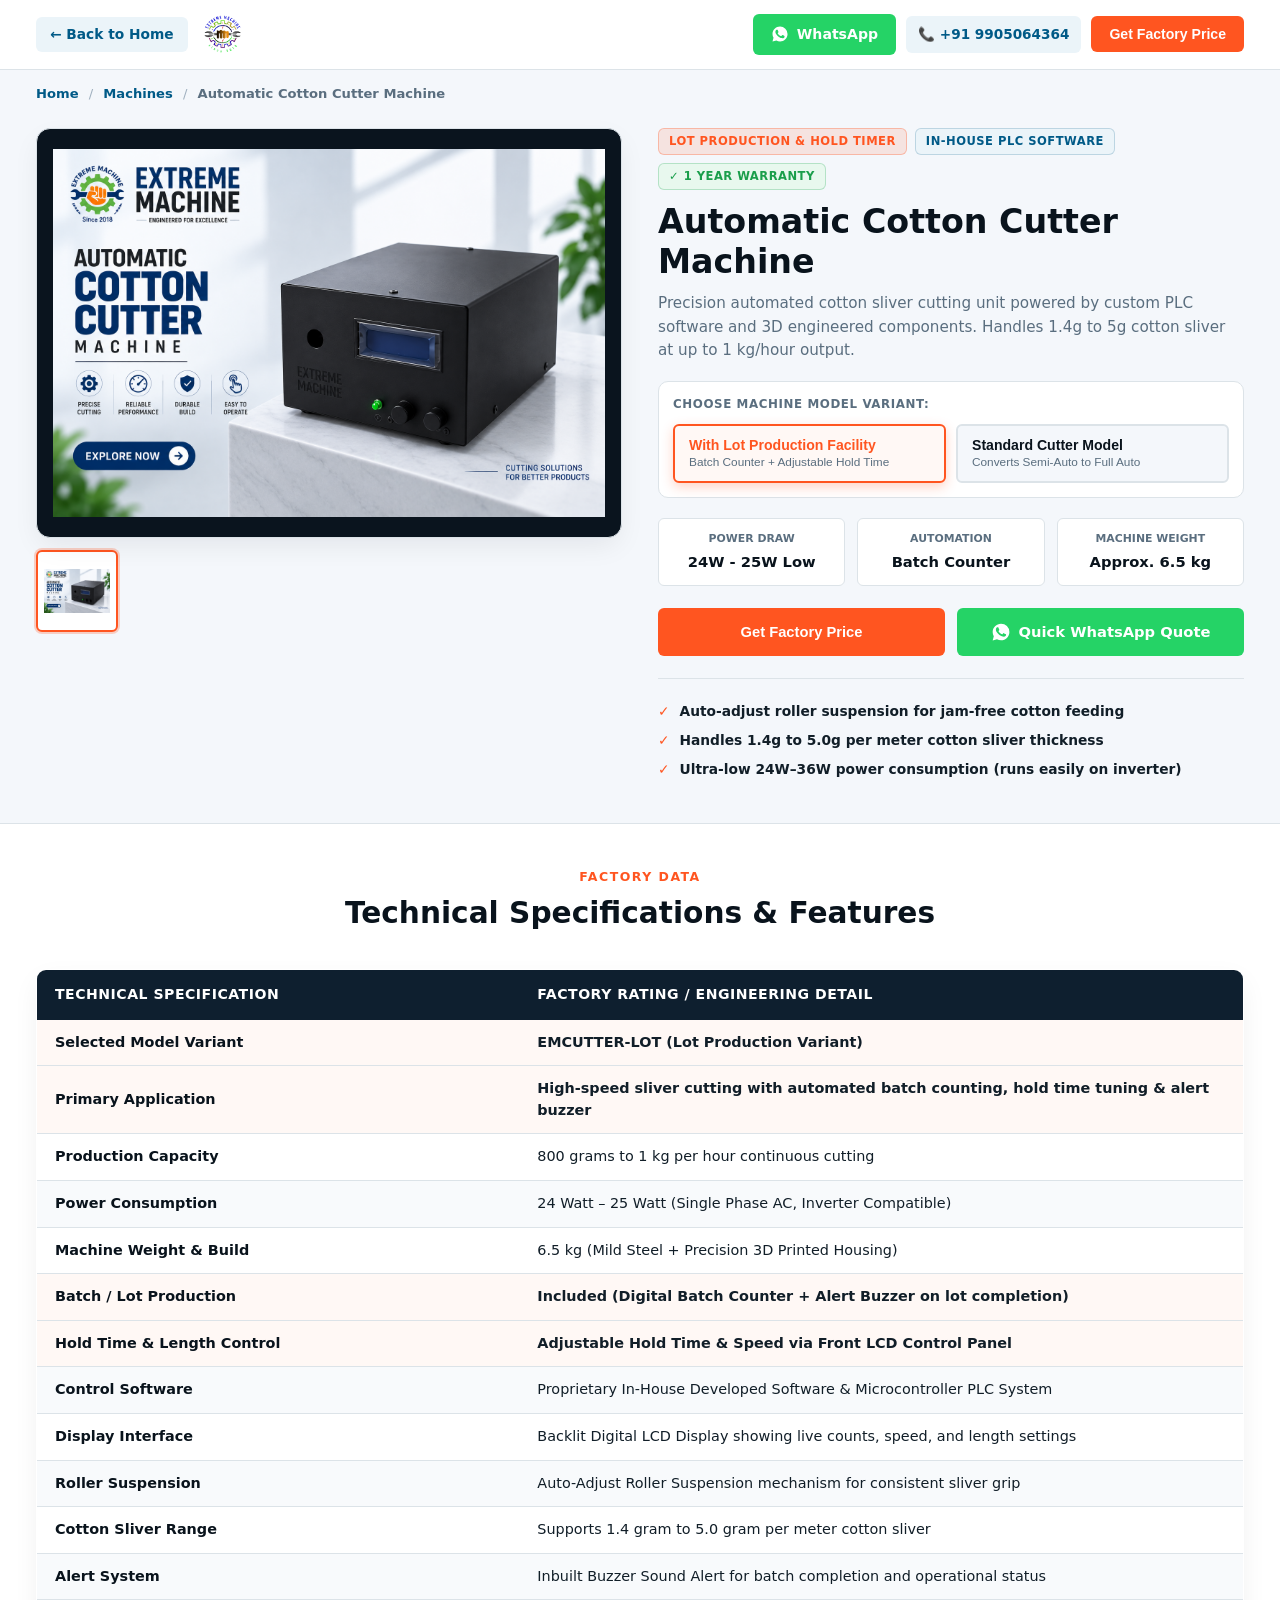
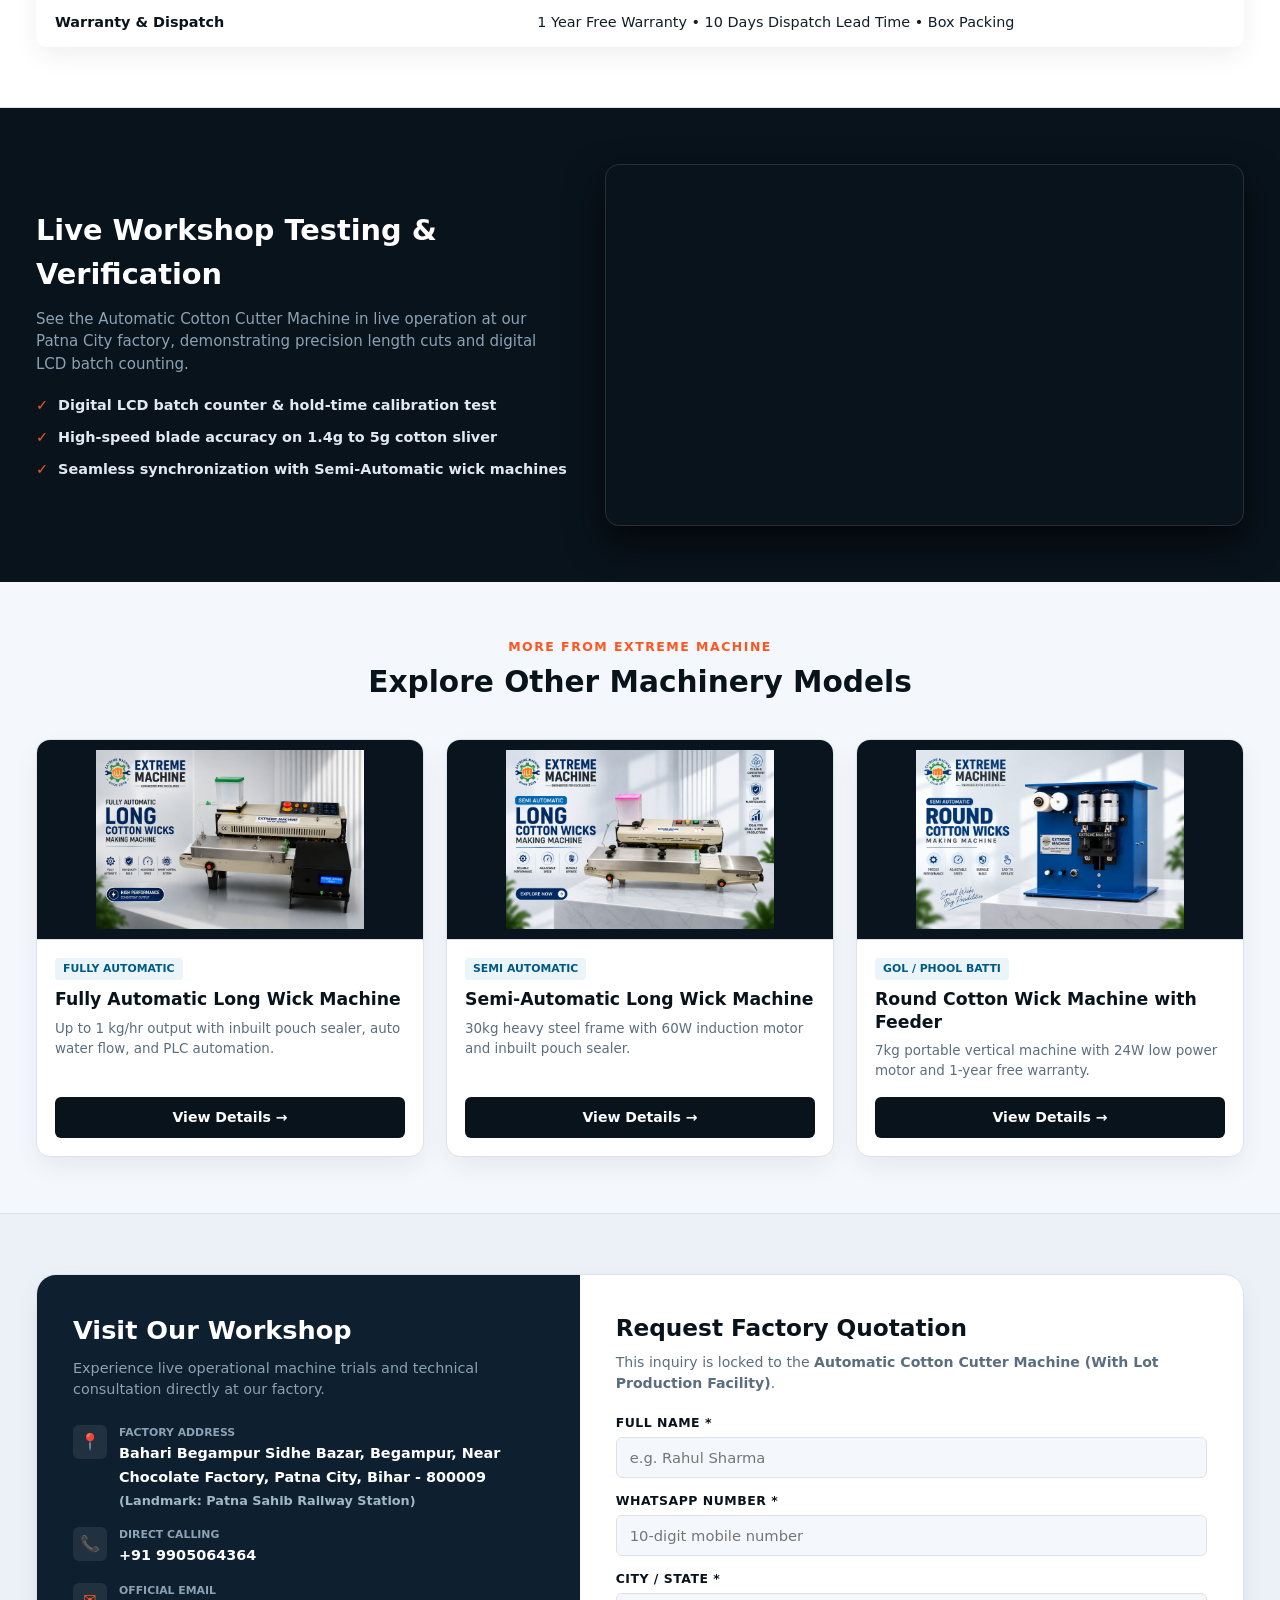
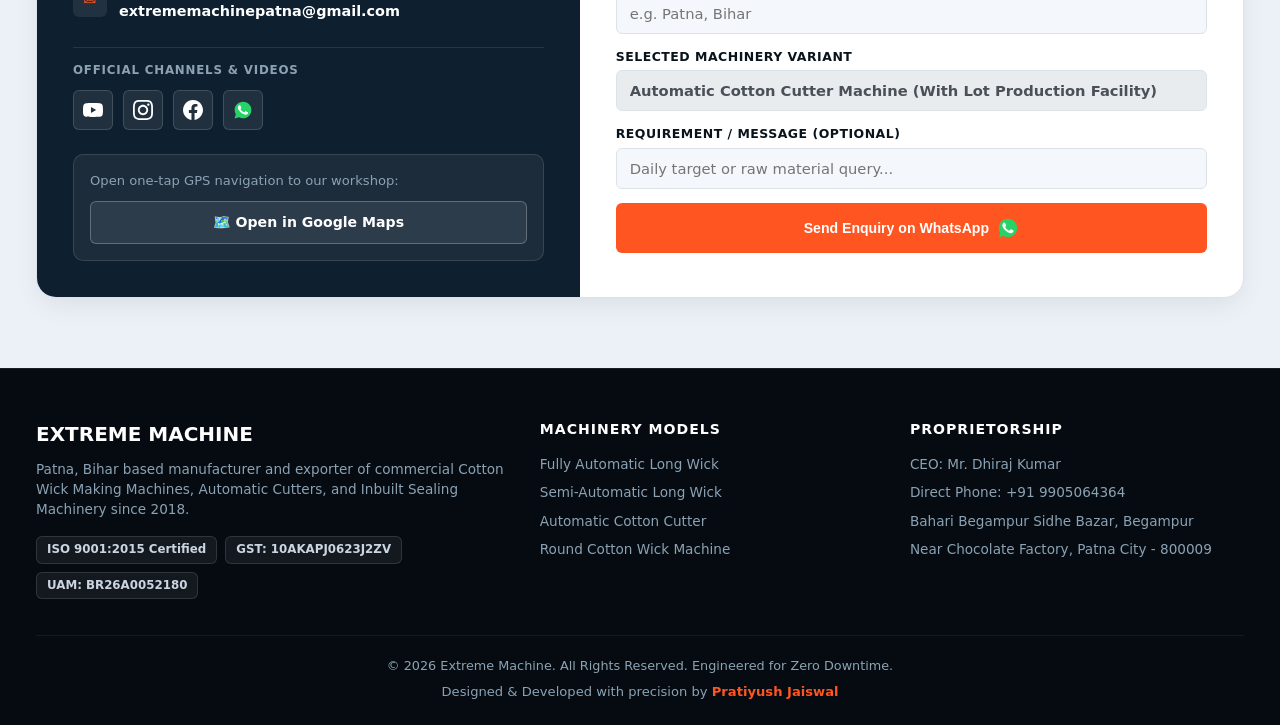
==== cotton-cutter-machine/index.html @ cc8b418f "first commit" ====
<!DOCTYPE html>
<html lang="en">
<head>
  <meta charset="UTF-8">
  <meta name="viewport" content="width=device-width, initial-scale=1.0, maximum-scale=5.0">
  <title>Automatic Cotton Cutter Machine (Standard &amp; Lot Production) | Extreme Machine Patna</title>
  <meta name="description" content="Official specifications for Automatic Cotton Cutter Machine by Extreme Machine Patna (ISO 9001:2015 Certified). Available in Standard and Lot Production PLC models. 24W low power draw.">
  <meta name="keywords" content="automatic cotton cutter machine, cotton sliver cutter patna, lot production cotton cutter, extreme machine">

  <meta property="og:type" content="product">
  <meta property="og:title" content="Automatic Cotton Cutter Machine - Extreme Machine">
  <meta property="og:description" content="In-house PLC software, 3D engineered precision, 24W inverter-friendly power, and optional Lot Production counter.">
  <meta property="og:image" content="../images/cotton-cutter.webp">
  <meta property="og:url" content="https://www.extrememachine.in/cotton-cutter-machine/">

  <link rel="stylesheet" href="style.css">

  <script type="application/ld+json">
  {
    "@context": "https://schema.org/",
    "@type": "Product",
    "name": "Automatic Cotton Cutter Machine",
    "image": "https://www.extrememachine.in/images/cotton-cutter.webp",
    "description": "PLC-controlled Automatic Cotton Sliver Cutter Machine available in Standard and Lot Production Facility variants. 24W power draw and up to 1 kg/hr output.",
    "brand": {
      "@type": "Brand",
      "name": "Extreme Machine"
    },
    "offers": {
      "@type": "Offer",
      "availability": "https://schema.org/InStock",
      "seller": {
        "@type": "Organization",
        "name": "Extreme Machine"
      }
    }
  }
  </script>
</head>
<body>

  <!-- Top Sticky Navigation Bar -->
  <header class="pdp-header">
    <div class="container nav-wrapper">
      <div class="brand-back-group">
        <a href="../index.html" class="back-to-home-link" aria-label="Back to Home">
          ← Back to Home
        </a>
        <a href="../index.html" class="brand-logo">
          <img src="../images/logo.png" alt="Extreme Machine Logo" class="site-logo-img" onerror="this.style.display='none'">
        </a>
      </div>

      <div class="header-right-actions">
        <a href="https://wa.me/919905064364?text=Hello%20Extreme%20Machine,%20I%20want%20factory%20pricing%20for%20the%20Automatic%20Cotton%20Cutter%20Machine." target="_blank" rel="noopener noreferrer" class="btn btn-whatsapp-header">
          <svg width="18" height="18" viewBox="0 0 24 24" fill="none">
            <path fill="#FFFFFF" d="M12.032 2C6.496 2 2 6.496 2 12.032c0 1.769.462 3.498 1.339 5.02L2 22.064l5.183-1.359a10.007 10.007 0 004.849 1.257h.004c5.535 0 10.032-4.497 10.032-10.032A10.033 10.033 0 0012.032 2z"/>
            <path fill="#25D366" d="M17.472 14.382c-.301-.15-1.777-.877-2.052-.977-.276-.1-.477-.15-.678.15-.2.3-.778.977-.953 1.177-.176.2-.352.226-.653.076-.301-.15-1.272-.469-2.423-1.496-.896-.799-1.501-1.786-1.677-2.087-.176-.301-.019-.464.132-.614.136-.135.301-.351.452-.527.15-.176.201-.301.301-.502.101-.2.051-.377-.025-.527-.075-.15-.678-1.634-.928-2.236-.244-.585-.492-.505-.678-.515l-.578-.01c-.2 0-.527.075-.803.377-.276.301-1.054 1.03-1.054 2.512 0 1.482 1.079 2.914 1.23 3.115.15.2 2.124 3.243 5.146 4.547.719.31 1.28.495 1.718.635.722.23 1.379.197 1.898.12.578-.086 1.777-.727 2.028-1.43.251-.703.251-1.305.176-1.43-.075-.126-.276-.201-.577-.351z"/>
          </svg>
          WhatsApp
        </a>
        <a href="tel:+919905064364" class="btn" style="background:#EBF4F9; color:#005A87; font-size:0.85rem; padding:8px 12px;">📞 +91 9905064364</a>
        <button onclick="scrollToForm()" class="btn btn-primary">Get Factory Price</button>
      </div>
    </div>
  </header>

  <!-- Breadcrumbs -->
  <div class="container">
    <nav class="breadcrumb-nav" aria-label="Breadcrumb">
      <a href="../index.html">Home</a>
      <span>/</span>
      <a href="../index.html#machines">Machines</a>
      <span>/</span>
      <strong>Automatic Cotton Cutter Machine</strong>
    </nav>
  </div>

  <!-- Primary Product Showcase -->
  <main class="pdp-showcase-section">
    <div class="container">
      <div class="pdp-grid-layout">
        
        <!-- Clean Gallery -->
        <div class="gallery-container">
          <div class="main-image-viewport">
            <img id="mainProductImage" src="../images/cotton-cutter.webp" alt="Automatic Cotton Cutter Machine" loading="eager">
          </div>

          <div class="gallery-thumbnails-row">
            <div class="thumb-card active" data-full-src="../images/cotton-cutter.webp" title="Front View">
              <img src="../images/cotton-cutter.webp" alt="Front View">
            </div>
            <div class="thumb-card" data-full-src="../images/cotton-cutter-2.webp" title="LCD Display & Control View">
              <img src="../images/cotton-cutter-2.webp" alt="Display View" onerror="this.parentElement.style.display='none'">
            </div>
          </div>
        </div>

        <!-- Product Briefing & Variant Switcher -->
        <div class="product-info-panel">
          
          <div class="badge-status-row">
            <span class="status-pill pill-orange" id="variantTopBadge">Lot Production &amp; Hold Timer</span>
            <span class="status-pill pill-blue">In-House PLC Software</span>
            <span class="status-pill pill-green">✓ 1 Year Warranty</span>
          </div>

          <h1 class="pdp-title">Automatic Cotton Cutter Machine</h1>
          
          <p class="pdp-short-desc">
            Precision automated cotton sliver cutting unit powered by custom PLC software and 3D engineered components. Handles 1.4g to 5g cotton sliver at up to 1 kg/hour output.
          </p>

          <!-- Interactive Variant Switcher (Flipkart / Apple Style) -->
          <div class="variant-selector-box">
            <span class="variant-selector-label">Choose Machine Model Variant:</span>
            <div class="variant-pills-row">
              <button type="button" class="variant-pill-btn active" data-variant="lot">
                <strong>With Lot Production Facility</strong>
                <span>Batch Counter + Adjustable Hold Time</span>
              </button>
              <button type="button" class="variant-pill-btn" data-variant="standard">
                <strong>Standard Cutter Model</strong>
                <span>Converts Semi-Auto to Full Auto</span>
              </button>
            </div>
          </div>

          <!-- 3-Box Fast Scan Matrix (Dynamically Updates on Variant Toggle) -->
          <div class="fast-specs-grid">
            <div class="fast-spec-box">
              <small>Power Draw</small>
              <strong id="fastSpecPower">24W - 25W Low</strong>
            </div>
            <div class="fast-spec-box">
              <small>Automation</small>
              <strong id="fastSpecFeature">Batch Counter</strong>
            </div>
            <div class="fast-spec-box">
              <small>Machine Weight</small>
              <strong id="fastSpecWeight">Approx. 6.5 kg</strong>
            </div>
          </div>

          <!-- Direct CTAs -->
          <div class="pdp-cta-deck">
            <button onclick="scrollToForm()" class="btn btn-primary">
              Get Factory Price
            </button>
            <a id="quickWhatsAppBtn" href="https://wa.me/919905064364?text=Hello%20Extreme%20Machine,%20please%20send%20me%20the%20factory%20price%20and%20details%20for%20the%20Automatic%20Cotton%20Cutter%20Machine%20(With%20Lot%20Production%20Facility)." target="_blank" rel="noopener noreferrer" class="btn btn-whatsapp-header" style="width: 100%;">
              <svg width="20" height="20" viewBox="0 0 24 24" fill="none">
                <path fill="#FFFFFF" d="M12.032 2C6.496 2 2 6.496 2 12.032c0 1.769.462 3.498 1.339 5.02L2 22.064l5.183-1.359a10.007 10.007 0 004.849 1.257h.004c5.535 0 10.032-4.497 10.032-10.032A10.033 10.033 0 0012.032 2z"/>
                <path fill="#25D366" d="M17.472 14.382c-.301-.15-1.777-.877-2.052-.977-.276-.1-.477-.15-.678.15-.2.3-.778.977-.953 1.177-.176.2-.352.226-.653.076-.301-.15-1.272-.469-2.423-1.496-.896-.799-1.501-1.786-1.677-2.087-.176-.301-.019-.464.132-.614.136-.135.301-.351.452-.527.15-.176.201-.301.301-.502.101-.2.051-.377-.025-.527-.075-.15-.678-1.634-.928-2.236-.244-.585-.492-.505-.678-.515l-.578-.01c-.2 0-.527.075-.803.377-.276.301-1.054 1.03-1.054 2.512 0 1.482 1.079 2.914 1.23 3.115.15.2 2.124 3.243 5.146 4.547.719.31 1.28.495 1.718.635.722.23 1.379.197 1.898.12.578-.086 1.777-.727 2.028-1.43.251-.703.251-1.305.176-1.43-.075-.126-.276-.201-.577-.351z"/>
              </svg>
              Quick WhatsApp Quote
            </a>
          </div>

          <!-- Trust Guarantees -->
          <div class="trust-bullets-deck">
            <div class="trust-bullet-row"><span class="bullet-icon">✓</span> Auto-adjust roller suspension for jam-free cotton feeding</div>
            <div class="trust-bullet-row"><span class="bullet-icon">✓</span> Handles 1.4g to 5.0g per meter cotton sliver thickness</div>
            <div class="trust-bullet-row"><span class="bullet-icon">✓</span> Ultra-low 24W–36W power consumption (runs easily on inverter)</div>
          </div>

        </div>

      </div>
    </div>
  </main>

  <!-- Technical Specifications Table (Dynamically Reflects Selected Variant) -->
  <section class="section-deep-specs">
    <div class="container">
      <div class="section-head-center">
        <span class="section-kicker">Factory Data</span>
        <h2 class="section-title">Technical Specifications &amp; Features</h2>
      </div>

      <table class="specs-dual-table">
        <thead>
          <tr>
            <th>Technical Specification</th>
            <th>Factory Rating / Engineering Detail</th>
          </tr>
        </thead>
        <tbody>
          <tr class="highlight-row">
            <td class="spec-name">Selected Model Variant</td>
            <td id="specValModel">EMCUTTER-LOT (Lot Production Variant)</td>
          </tr>
          <tr class="highlight-row">
            <td class="spec-name">Primary Application</td>
            <td id="specValPurpose">High-speed sliver cutting with automated batch counting, hold time tuning &amp; alert buzzer</td>
          </tr>
          <tr>
            <td class="spec-name">Production Capacity</td>
            <td>800 grams to 1 kg per hour continuous cutting</td>
          </tr>
          <tr>
            <td class="spec-name">Power Consumption</td>
            <td id="specValPower">24 Watt – 25 Watt (Single Phase AC, Inverter Compatible)</td>
          </tr>
          <tr>
            <td class="spec-name">Machine Weight &amp; Build</td>
            <td id="specValWeight">6.5 kg (Mild Steel + Precision 3D Printed Housing)</td>
          </tr>
          <tr class="highlight-row">
            <td class="spec-name">Batch / Lot Production</td>
            <td id="specValLot">Included (Digital Batch Counter + Alert Buzzer on lot completion)</td>
          </tr>
          <tr class="highlight-row">
            <td class="spec-name">Hold Time &amp; Length Control</td>
            <td id="specValHold">Adjustable Hold Time &amp; Speed via Front LCD Control Panel</td>
          </tr>
          <tr>
            <td class="spec-name">Control Software</td>
            <td>Proprietary In-House Developed Software &amp; Microcontroller PLC System</td>
          </tr>
          <tr>
            <td class="spec-name">Display Interface</td>
            <td>Backlit Digital LCD Display showing live counts, speed, and length settings</td>
          </tr>
          <tr>
            <td class="spec-name">Roller Suspension</td>
            <td>Auto-Adjust Roller Suspension mechanism for consistent sliver grip</td>
          </tr>
          <tr>
            <td class="spec-name">Cotton Sliver Range</td>
            <td>Supports 1.4 gram to 5.0 gram per meter cotton sliver</td>
          </tr>
          <tr>
            <td class="spec-name">Alert System</td>
            <td>Inbuilt Buzzer Sound Alert for batch completion and operational status</td>
          </tr>
          <tr>
            <td class="spec-name">Warranty &amp; Dispatch</td>
            <td>1 Year Free Warranty • 10 Days Dispatch Lead Time • Box Packing</td>
          </tr>
        </tbody>
      </table>
    </div>
  </section>

  <!-- Factory Demonstration Video Section -->
  <section class="section-pdp-video">
    <div class="container">
      <div class="video-grid-pdp">
        <div class="video-text">
          <h3>Live Workshop Testing &amp; Verification</h3>
          <p>
            See the Automatic Cotton Cutter Machine in live operation at our Patna City factory, demonstrating precision length cuts and digital LCD batch counting.
          </p>
          <div class="video-check-list">
            <div class="check-item"><span>✓</span> Digital LCD batch counter &amp; hold-time calibration test</div>
            <div class="check-item"><span>✓</span> High-speed blade accuracy on 1.4g to 5g cotton sliver</div>
            <div class="check-item"><span>✓</span> Seamless synchronization with Semi-Automatic wick machines</div>
          </div>
        </div>

        <div class="video-box-wrap">
          <!-- REPLACE 'YOUR_VIDEO_ID' WITH ACTUAL 11-CHAR YOUTUBE VIDEO ID -->
          <iframe 
            src="https://www.youtube.com/embed/YOUR_VIDEO_ID" 
            title="Automatic Cotton Cutter Machine Live Demonstration" 
            loading="lazy"
            allow="accelerometer; autoplay; clipboard-write; encrypted-media; gyroscope; picture-in-picture" 
            allowfullscreen>
          </iframe>
        </div>
      </div>
    </div>
  </section>

  <!-- Explore Other Machinery (Recommendations Section) -->
  <section class="section-related-machines">
    <div class="container">
      <div class="section-head-center">
        <span class="section-kicker">More From Extreme Machine</span>
        <h2 class="section-title">Explore Other Machinery Models</h2>
      </div>

      <div class="related-grid">
        
        <!-- Related 1 -->
        <div class="related-card">
          <div class="related-card-media">
            <img src="../images/fully-automatic.webp" alt="Fully Automatic Long Wick Machine" loading="lazy">
          </div>
          <div class="related-card-body">
            <span class="related-tag">Fully Automatic</span>
            <h3 class="related-card-title">Fully Automatic Long Wick Machine</h3>
            <p class="related-card-desc">Up to 1 kg/hr output with inbuilt pouch sealer, auto water flow, and PLC automation.</p>
            <a href="../fully-automatic-long-wick/index.html" class="btn btn-card">View Details →</a>
          </div>
        </div>

        <!-- Related 2 -->
        <div class="related-card">
          <div class="related-card-media">
            <img src="../images/semi-automatic.webp" alt="Semi-Automatic Long Wick Machine" loading="lazy">
          </div>
          <div class="related-card-body">
            <span class="related-tag">Semi Automatic</span>
            <h3 class="related-card-title">Semi-Automatic Long Wick Machine</h3>
            <p class="related-card-desc">30kg heavy steel frame with 60W induction motor and inbuilt pouch sealer.</p>
            <a href="../semi-automatic-long-wick/index.html" class="btn btn-card">View Details →</a>
          </div>
        </div>

        <!-- Related 3 -->
        <div class="related-card">
          <div class="related-card-media">
            <img src="../images/round-wick.webp" alt="Round Cotton Wick Machine" loading="lazy">
          </div>
          <div class="related-card-body">
            <span class="related-tag">Gol / Phool Batti</span>
            <h3 class="related-card-title">Round Cotton Wick Machine with Feeder</h3>
            <p class="related-card-desc">7kg portable vertical machine with 24W low power motor and 1-year free warranty.</p>
            <a href="../round-cotton-wick/index.html" class="btn btn-card">View Details →</a>
          </div>
        </div>

      </div>
    </div>
  </section>

  <!-- Complete Workshop Panel & Pre-Locked Inquiry Section -->
  <section class="section-pdp-inquiry" id="inquiry">
    <div class="container">
      <div class="inquiry-split-layout">
        
        <!-- Left Blue Panel -->
        <div class="inquiry-left-info">
          <div>
            <div class="info-header">
              <h3>Visit Our Workshop</h3>
              <p>Experience live operational machine trials and technical consultation directly at our factory.</p>
            </div>
            
            <div class="info-contacts-stack">
              <div class="contact-row">
                <div class="icon-bubble">📍</div>
                <div class="contact-row-text">
                  <small>Factory Address</small>
                  <span>Bahari Begampur Sidhe Bazar, Begampur, Near Chocolate Factory, Patna City, Bihar - 800009</span>
                  <span style="display:block; font-size:0.8rem; color:#A0B9C9; margin-top:2px;">(Landmark: Patna Sahib Railway Station)</span>
                </div>
              </div>
              <div class="contact-row">
                <div class="icon-bubble">📞</div>
                <div class="contact-row-text">
                  <small>Direct Calling</small>
                  <a href="tel:+919905064364">+91 9905064364</a>
                </div>
              </div>
              <div class="contact-row">
                <div class="icon-bubble">✉️</div>
                <div class="contact-row-text">
                  <small>Official Email</small>
                  <span>extrememachinepatna@gmail.com</span>
                </div>
              </div>
            </div>

            <!-- Official Social Channels (Updated Original Links) -->
            <div class="workshop-social-block">
              <span class="social-title">Official Channels &amp; Videos</span>
              <div class="social-icon-deck">
                <a href="https://www.youtube.com/@extrememachine" target="_blank" rel="noopener noreferrer" class="social-link-btn yt" aria-label="YouTube Channel">
                  <svg viewBox="0 0 24 24" fill="#FFFFFF"><path d="M23.498 6.186a3.016 3.016 0 0 0-2.122-2.136C19.505 3.545 12 3.545 12 3.545s-7.505 0-9.377.505A3.017 3.017 0 0 0 .502 6.186C0 8.07 0 12 0 12s0 3.93.502 5.814a3.016 3.016 0 0 0 2.122 2.136c1.871.505 9.376.505 9.376.505s7.505 0 9.377-.505a3.015 3.015 0 0 0 2.122-2.136C24 15.93 24 12 24 12s0-3.93-.502-5.814zM9.545 15.568V8.432L15.818 12l-6.273 3.568z"/></svg>
                </a>
                <a href="https://www.instagram.com/extrememachinepatna?srtk=MXAzdXJvOXBsdWhhaA==" target="_blank" rel="noopener noreferrer" class="social-link-btn ig" aria-label="Instagram Profile">
                  <svg viewBox="0 0 24 24" fill="#FFFFFF"><path d="M12 2.163c3.204 0 3.584.012 4.85.07 3.252.148 4.771 1.691 4.919 4.919.058 1.265.069 1.645.069 4.849 0 3.205-.012 3.584-.069 4.849-.149 3.225-1.664 4.771-4.919 4.919-1.266.058-1.644.07-4.85.07-3.204 0-3.584-.012-4.849-.07-3.26-.149-4.771-1.699-4.919-4.92-.058-1.265-.07-1.644-.07-4.849 0-3.204.013-3.583.07-4.849.149-3.227 1.664-4.771 4.919-4.919 1.266-.057 1.645-.069 4.849-.069zm0-2.163c-3.259 0-3.667.014-4.947.072-4.358.2-6.78 2.618-6.98 6.98-.059 1.281-.073 1.689-.073 4.948 0 3.259.014 3.668.072 4.948.2 4.358 2.618 6.78 6.98 6.98 1.281.058 1.689.072 4.948.072 3.259 0 3.668-.014 4.948-.072 4.354-.2 6.782-2.618 6.979-6.98.059-1.28.073-1.689.073-4.948 0-3.259-.014-3.667-.072-4.947-.196-4.354-2.617-6.78-6.979-6.98-1.281-.059-1.69-.073-4.949-.073zm0 5.838c-3.403 0-6.162 2.759-6.162 6.162s2.759 6.163 6.162 6.163 6.162-2.759 6.162-6.163c0-3.403-2.759-6.162-6.162-6.162zm0 10.162c-2.209 0-4-1.79-4-4 0-2.209 1.791-4 4-4s4 1.791 4 4c0 2.21-1.791 4-4 4zm6.406-11.845c-.796 0-1.441.645-1.441 1.44s.645 1.44 1.441 1.44c.795 0 1.439-.645 1.439-1.44s-.644-1.44-1.439-1.44z"/></svg>
                </a>
                <a href="https://www.facebook.com/share/19SrFgatYt/" target="_blank" rel="noopener noreferrer" class="social-link-btn fb" aria-label="Facebook Page">
                  <svg viewBox="0 0 24 24" fill="#FFFFFF"><path d="M24 12.073c0-6.627-5.373-12-12-12s-12 5.373-12 12c0 5.99 4.388 10.954 10.125 11.854v-8.385H7.078v-3.47h3.047V9.43c0-3.007 1.792-4.669 4.533-4.669 1.312 0 2.686.235 2.686.235v2.953H15.83c-1.491 0-1.956.925-1.956 1.874v2.25h3.328l-.532 3.47h-2.796v8.385C19.612 23.027 24 18.062 24 12.073z"/></svg>
                </a>
                <a href="https://wa.me/919905064364" target="_blank" rel="noopener noreferrer" class="social-link-btn wa" aria-label="WhatsApp Support">
                  <svg viewBox="0 0 24 24" width="22" height="22" fill="none">
                    <path fill="#25D366" d="M12.032 2C6.496 2 2 6.496 2 12.032c0 1.769.462 3.498 1.339 5.02L2 22.064l5.183-1.359a10.007 10.007 0 004.849 1.257h.004c5.535 0 10.032-4.497 10.032-10.032A10.033 10.033 0 0012.032 2z"/>
                    <path fill="#FFFFFF" d="M17.472 14.382c-.301-.15-1.777-.877-2.052-.977-.276-.1-.477-.15-.678.15-.2.3-.778.977-.953 1.177-.176.2-.352.226-.653.076-.301-.15-1.272-.469-2.423-1.496-.896-.799-1.501-1.786-1.677-2.087-.176-.301-.019-.464.132-.614.136-.135.301-.351.452-.527.15-.176.201-.301.301-.502.101-.2.051-.377-.025-.527-.075-.15-.678-1.634-.928-2.236-.244-.585-.492-.505-.678-.515l-.578-.01c-.2 0-.527.075-.803.377-.276.301-1.054 1.03-1.054 2.512 0 1.482 1.079 2.914 1.23 3.115.15.2 2.124 3.243 5.146 4.547.719.31 1.28.495 1.718.635.722.23 1.379.197 1.898.12.578-.086 1.777-.727 2.028-1.43.251-.703.251-1.305.176-1.43-.075-.126-.276-.201-.577-.351z"/>
                  </svg>
                </a>
              </div>
            </div>
          </div>

          <div class="map-direct-card">
            <p>Open one-tap GPS navigation to our workshop:</p>
            <a 
              href="https://www.google.com/maps/search/?api=1&query=Extreme+Machine+Bahari+Begampur+Sidhe+Bazar+Patna+City+800009" 
              target="_blank" 
              rel="noopener noreferrer" 
              class="btn btn-outline-light" 
              style="width: 100%;">
              🗺️ Open in Google Maps
            </a>
          </div>
        </div>

        <!-- Right: Locked Form (Auto-Updates with Variant Selection) -->
        <div class="inquiry-right-form" id="quoteFormWrapper">
          <h3>Request Factory Quotation</h3>
          <p>This inquiry is locked to the <strong id="formVariantLabel">Automatic Cotton Cutter Machine (With Lot Production Facility)</strong>.</p>

          <form id="pdpInquiryForm">
            <div class="field-group">
              <label for="custName">Full Name *</label>
              <input type="text" id="custName" class="field-input" placeholder="e.g. Rahul Sharma" required>
            </div>

            <div class="field-group">
              <label for="custPhone">WhatsApp Number *</label>
              <input type="tel" id="custPhone" class="field-input" placeholder="10-digit mobile number" pattern="[0-9]{10}" required>
            </div>

            <div class="field-group">
              <label for="custCity">City / State *</label>
              <input type="text" id="custCity" class="field-input" placeholder="e.g. Patna, Bihar" required>
            </div>

            <div class="field-group">
              <label for="lockedMachineModel">Selected Machinery Variant</label>
              <input type="text" id="lockedMachineModel" class="field-input locked" value="Automatic Cotton Cutter Machine (With Lot Production Facility)" readonly>
            </div>

            <div class="field-group">
              <label for="custNotes">Requirement / Message (Optional)</label>
              <input type="text" id="custNotes" class="field-input" placeholder="Daily target or raw material query...">
            </div>

            <button type="submit" class="btn btn-primary" style="width: 100%; padding: 14px;">
              <span>Send Enquiry on WhatsApp</span>
              <svg width="22" height="22" viewBox="0 0 24 24" fill="none">
                <path fill="#25D366" d="M12.032 2C6.496 2 2 6.496 2 12.032c0 1.769.462 3.498 1.339 5.02L2 22.064l5.183-1.359a10.007 10.007 0 004.849 1.257h.004c5.535 0 10.032-4.497 10.032-10.032A10.033 10.033 0 0012.032 2z"/>
                <path fill="#FFFFFF" d="M17.472 14.382c-.301-.15-1.777-.877-2.052-.977-.276-.1-.477-.15-.678.15-.2.3-.778.977-.953 1.177-.176.2-.352.226-.653.076-.301-.15-1.272-.469-2.423-1.496-.896-.799-1.501-1.786-1.677-2.087-.176-.301-.019-.464.132-.614.136-.135.301-.351.452-.527.15-.176.201-.301.301-.502.101-.2.051-.377-.025-.527-.075-.15-.678-1.634-.928-2.236-.244-.585-.492-.505-.678-.515l-.578-.01c-.2 0-.527.075-.803.377-.276.301-1.054 1.03-1.054 2.512 0 1.482 1.079 2.914 1.23 3.115.15.2 2.124 3.243 5.146 4.547.719.31 1.28.495 1.718.635.722.23 1.379.197 1.898.12.578-.086 1.777-.727 2.028-1.43.251-.703.251-1.305.176-1.43-.075-.126-.276-.201-.577-.351z"/>
              </svg>
            </button>
          </form>
        </div>

      </div>
    </div>
  </section>

  <!-- Full Enterprise Footer -->
  <footer class="site-footer">
    <div class="container">
      <div class="footer-grid-layout">
        
        <div class="footer-brand">
          <h4>EXTREME MACHINE</h4>
          <p>Patna, Bihar based manufacturer and exporter of commercial Cotton Wick Making Machines, Automatic Cutters, and Inbuilt Sealing Machinery since 2018.</p>
          <div class="trust-badges-row">
            <span class="trust-badge-item">ISO 9001:2015 Certified</span>
            <span class="trust-badge-item">GST: 10AKAPJ0623J2ZV</span>
            <span class="trust-badge-item">UAM: BR26A0052180</span>
          </div>
        </div>

        <div>
          <h5 class="footer-col-title">Machinery Models</h5>
          <ul class="footer-nav-list">
            <li><a href="../fully-automatic-long-wick/index.html">Fully Automatic Long Wick</a></li>
            <li><a href="../semi-automatic-long-wick/index.html">Semi-Automatic Long Wick</a></li>
            <li><a href="index.html">Automatic Cotton Cutter</a></li>
            <li><a href="../round-cotton-wick/index.html">Round Cotton Wick Machine</a></li>
          </ul>
        </div>

        <div>
          <h5 class="footer-col-title">Proprietorship</h5>
          <ul class="footer-nav-list">
            <li>CEO: Mr. Dhiraj Kumar</li>
            <li>Direct Phone: +91 9905064364</li>
            <li>Bahari Begampur Sidhe Bazar, Begampur</li>
            <li>Near Chocolate Factory, Patna City - 800009</li>
          </ul>
        </div>

      </div>

      <div class="footer-base-bar">
        <p>&copy; 2026 Extreme Machine. All Rights Reserved. Engineered for Zero Downtime.</p>
        <p class="developer-attribution">
          Designed &amp; Developed with precision by 
          <a href="https://wa.me/918986457138?text=Hi%20Pratiyush,%20I%20saw%20your%20developer%20credit%20on%20the%20Extreme%20Machine%20website.%20I%20am%20interested%20in%20creating%20a%20business%20website.%20Please%20share%20your%20details%20and%20pricing." target="_blank" rel="noopener noreferrer">
            Pratiyush Jaiswal
          </a>
        </p>
      </div>
    </div>
  </footer>

  <!-- Thumb-Reach Mobile Action Dock -->
  <aside class="mobile-action-dock" aria-label="Quick Actions">
    <div class="dock-actions-row">
      <a href="tel:+919905064364" class="btn btn-card">
        <svg width="16" height="16" viewBox="0 0 24 24" fill="#FFFFFF"><path d="M20 15.5c-1.2 0-2.4-.2-3.6-.6-.3-.1-.7 0-1 .2l-2.2 2.2c-2.8-1.4-5.1-3.8-6.6-6.6l2.2-2.2c.3-.3.4-.7.2-1-.4-1.1-.6-2.3-.6-3.5 0-.6-.4-1-1-1H4c-.6 0-1 .4-1 1 0 9.4 7.6 17 17 17 .6 0 1-.4 1-1v-3.5c0-.6-.4-1-1-1zM19 12h2c0-4.97-4.03-9-9-9v2c3.87 0 7 3.13 7 7zm-4 0h2c0-2.76-2.24-5-5-5v2c1.66 0 3 1.34 3 3z"/></svg>
        Call Factory
      </a>
      <a id="dockWhatsAppBtn" href="https://wa.me/919905064364?text=Hello%20Extreme%20Machine,%20please%20send%20me%20the%20factory%20price%20and%20details%20for%20the%20Automatic%20Cotton%20Cutter%20Machine%20(With%20Lot%20Production%20Facility)." target="_blank" rel="noopener noreferrer" class="btn btn-whatsapp-dock">
        <svg width="18" height="18" viewBox="0 0 24 24" fill="none">
          <path fill="#FFFFFF" d="M12.032 2C6.496 2 2 6.496 2 12.032c0 1.769.462 3.498 1.339 5.02L2 22.064l5.183-1.359a10.007 10.007 0 004.849 1.257h.004c5.535 0 10.032-4.497 10.032-10.032A10.033 10.033 0 0012.032 2z"/>
          <path fill="#25D366" d="M17.472 14.382c-.301-.15-1.777-.877-2.052-.977-.276-.1-.477-.15-.678.15-.2.3-.778.977-.953 1.177-.176.2-.352.226-.653.076-.301-.15-1.272-.469-2.423-1.496-.896-.799-1.501-1.786-1.677-2.087-.176-.301-.019-.464.132-.614.136-.135.301-.351.452-.527.15-.176.201-.301.301-.502.101-.2.051-.377-.025-.527-.075-.15-.678-1.634-.928-2.236-.244-.585-.492-.505-.678-.515l-.578-.01c-.2 0-.527.075-.803.377-.276.301-1.054 1.03-1.054 2.512 0 1.482 1.079 2.914 1.23 3.115.15.2 2.124 3.243 5.146 4.547.719.31 1.28.495 1.718.635.722.23 1.379.197 1.898.12.578-.086 1.777-.727 2.028-1.43.251-.703.251-1.305.176-1.43-.075-.126-.276-.201-.577-.351z"/>
        </svg>
        WhatsApp
      </a>
    </div>
  </aside>

  <script src="script.js"></script>
</body>
</html>
---- cotton-cutter-machine/style.css ----
/* ==========================================================================
   PRODUCT DETAIL PAGE: AUTOMATIC COTTON CUTTER MACHINE (DUAL VARIANTS)
   Directory: /cotton-cutter-machine/style.css
   ========================================================================== */

:root {
  --bg-body: #F4F7FB;
  --bg-card: #FFFFFF;
  --bg-dark-hero: #09131C;
  --bg-dark-surface: #0E1F2F;
  --bg-dark-card: #14283C;

  --primary-navy: #09131C;
  --primary-blue: #005A87;
  --primary-blue-light: #EBF4F9;
  --text-main: #111E28;
  --text-muted: #5A6E7F;
  --text-light: #F4F7FB;
  --text-subtle-dark: #8BA2B5;
  --border-light: #DCE3E8;
  --border-dark: rgba(255, 255, 255, 0.12);

  --accent-orange: #FF5520;
  --accent-orange-hover: #E04413;
  --accent-orange-glow: rgba(255, 85, 32, 0.25);
  --accent-green: #25D366;
  --accent-green-hover: #1EBE5D;

  --color-youtube: #FF0000;
  --color-facebook: #1877F2;
  --color-instagram: #E4405F;

  --header-height: 70px;
  --radius-xs: 6px;
  --radius-sm: 10px;
  --radius-md: 14px;
  --radius-lg: 20px;

  --shadow-card: 0 10px 28px -4px rgba(9, 19, 28, 0.08);
  --shadow-elevated: 0 16px 36px -6px rgba(9, 19, 28, 0.16);

  --font-stack: system-ui, -apple-system, "Segoe UI", Roboto, Helvetica, Arial, sans-serif;
  --transition-smooth: cubic-bezier(0.16, 1, 0.3, 1);
}

*, *::before, *::after {
  box-sizing: border-box;
  margin: 0;
  padding: 0;
  -webkit-tap-highlight-color: transparent;
}

html {
  scroll-behavior: smooth;
  font-size: 16px;
  overflow-x: hidden;
}

body {
  font-family: var(--font-stack);
  background-color: var(--bg-body);
  color: var(--text-main);
  line-height: 1.5;
  overflow-x: hidden;
  padding-top: var(--header-height);
}

section, #quoteFormWrapper {
  scroll-margin-top: calc(var(--header-height) + 16px);
}

img {
  max-width: 100%;
  height: auto;
  display: block;
}

a {
  text-decoration: none;
  color: inherit;
}

.container {
  width: 100%;
  max-width: 1240px;
  margin: 0 auto;
  padding: 0 16px;
}

/* ==========================================================================
   SUBPAGE HEADER
   ========================================================================== */

.pdp-header {
  position: fixed;
  top: 0;
  left: 0;
  right: 0;
  height: var(--header-height);
  background: #FFFFFF;
  border-bottom: 1px solid var(--border-light);
  z-index: 1000;
  display: flex;
  align-items: center;
}

.nav-wrapper {
  display: flex;
  justify-content: space-between;
  align-items: center;
}

.brand-back-group {
  display: flex;
  align-items: center;
  gap: 14px;
}

.back-to-home-link {
  display: inline-flex;
  align-items: center;
  gap: 6px;
  font-size: 0.86rem;
  font-weight: 700;
  color: var(--primary-blue);
  background: var(--primary-blue-light);
  padding: 7px 14px;
  border-radius: var(--radius-xs);
  transition: all 0.2s ease;
}

.back-to-home-link:hover {
  background: var(--primary-blue);
  color: #FFFFFF;
}

.brand-logo {
  display: flex;
  align-items: center;
  gap: 10px;
}

.site-logo-img {
  height: 40px;
  width: auto;
  object-fit: contain;
}

.header-right-actions {
  display: flex;
  align-items: center;
  gap: 10px;
}

.btn {
  display: inline-flex;
  align-items: center;
  justify-content: center;
  gap: 8px;
  padding: 10px 18px;
  font-size: 0.88rem;
  font-weight: 700;
  border-radius: var(--radius-xs);
  border: none;
  cursor: pointer;
  transition: transform 0.2s var(--transition-smooth), background-color 0.2s ease;
}

.btn:active {
  transform: scale(0.97);
}

.btn svg {
  display: inline-block;
  vertical-align: middle;
  flex-shrink: 0;
}

.btn-primary {
  background: var(--accent-orange);
  color: #FFFFFF;
}

.btn-primary:hover {
  background: var(--accent-orange-hover);
}

.btn-whatsapp-header {
  background: var(--accent-green);
  color: #FFFFFF;
}

.btn-whatsapp-header:hover {
  background: var(--accent-green-hover);
}

.btn-outline-light {
  background: rgba(255, 255, 255, 0.08);
  border: 1px solid rgba(255, 255, 255, 0.25);
  color: #FFFFFF;
}

.btn-outline-light:hover {
  background: rgba(255, 255, 255, 0.16);
}

.btn-card {
  background: var(--primary-navy);
  color: #FFFFFF;
  width: 100%;
}

.btn-card:hover {
  background: var(--primary-blue);
}

/* ==========================================================================
   BREADCRUMB BAR
   ========================================================================== */

.breadcrumb-nav {
  padding: 14px 0;
  font-size: 0.82rem;
  color: var(--text-muted);
}

.breadcrumb-nav a {
  color: var(--primary-blue);
  font-weight: 600;
}

.breadcrumb-nav a:hover {
  text-decoration: underline;
}

.breadcrumb-nav span {
  margin: 0 6px;
  color: #A0B0BF;
}

/* ==========================================================================
   PRODUCT SHOWCASE, GALLERY & INTERACTIVE VARIANT SWITCHER
   ========================================================================== */

.pdp-showcase-section {
  padding: 10px 0 44px;
}

.pdp-grid-layout {
  display: grid;
  grid-template-columns: 1fr 1fr;
  gap: 36px;
  align-items: flex-start;
}

.gallery-container {
  display: flex;
  flex-direction: column;
  gap: 12px;
}

.main-image-viewport {
  background: #0A141E;
  border-radius: var(--radius-md);
  border: 1.5px solid var(--border-light);
  height: 410px;
  display: flex;
  align-items: center;
  justify-content: center;
  padding: 16px;
  position: relative;
  overflow: hidden;
  box-shadow: var(--shadow-card);
}

.main-image-viewport img {
  max-width: 100%;
  max-height: 100%;
  object-fit: contain;
  transition: opacity 0.25s var(--transition-smooth), transform 0.35s var(--transition-smooth);
}

.gallery-thumbnails-row {
  display: flex;
  align-items: center;
  gap: 10px;
}

.thumb-card {
  width: 82px;
  height: 82px;
  background: #FFFFFF;
  border: 2px solid var(--border-light);
  border-radius: var(--radius-xs);
  padding: 6px;
  display: flex;
  align-items: center;
  justify-content: center;
  cursor: pointer;
  transition: all 0.2s ease;
}

.thumb-card img {
  max-width: 100%;
  max-height: 100%;
  object-fit: contain;
}

.thumb-card:hover {
  border-color: var(--primary-blue);
}

.thumb-card.active {
  border-color: var(--accent-orange);
  box-shadow: 0 0 0 2px var(--accent-orange-glow);
}

.product-info-panel {
  display: flex;
  flex-direction: column;
}

.badge-status-row {
  display: flex;
  flex-wrap: wrap;
  gap: 8px;
  margin-bottom: 12px;
}

.status-pill {
  font-size: 0.72rem;
  font-weight: 800;
  text-transform: uppercase;
  letter-spacing: 0.5px;
  padding: 4px 10px;
  border-radius: var(--radius-xs);
}

.pill-orange {
  background: rgba(255, 85, 32, 0.12);
  color: var(--accent-orange);
  border: 1px solid rgba(255, 85, 32, 0.3);
}

.pill-blue {
  background: var(--primary-blue-light);
  color: var(--primary-blue);
  border: 1px solid rgba(0, 90, 135, 0.2);
}

.pill-green {
  background: #E8F8EE;
  color: #1A9E4B;
  border: 1px solid rgba(26, 158, 75, 0.25);
}

.pdp-title {
  font-size: clamp(1.75rem, 2.6vw, 2.25rem);
  font-weight: 900;
  color: var(--primary-navy);
  line-height: 1.2;
  margin-bottom: 10px;
}

.pdp-short-desc {
  font-size: 0.95rem;
  color: var(--text-muted);
  line-height: 1.55;
  margin-bottom: 18px;
}

/* Flipkart / Apple Style Variant Selector */
.variant-selector-box {
  background: #FFFFFF;
  border: 1.5px solid var(--border-light);
  border-radius: var(--radius-sm);
  padding: 14px;
  margin-bottom: 20px;
}

.variant-selector-label {
  display: block;
  font-size: 0.74rem;
  font-weight: 800;
  text-transform: uppercase;
  letter-spacing: 0.6px;
  color: var(--text-muted);
  margin-bottom: 10px;
}

.variant-pills-row {
  display: grid;
  grid-template-columns: 1fr 1fr;
  gap: 10px;
}

.variant-pill-btn {
  display: flex;
  flex-direction: column;
  align-items: flex-start;
  text-align: left;
  padding: 11px 14px;
  background: var(--bg-body);
  border: 2px solid var(--border-light);
  border-radius: var(--radius-xs);
  cursor: pointer;
  transition: all 0.2s ease;
}

.variant-pill-btn strong {
  font-size: 0.88rem;
  font-weight: 800;
  color: var(--primary-navy);
  margin-bottom: 2px;
}

.variant-pill-btn span {
  font-size: 0.74rem;
  color: var(--text-muted);
  line-height: 1.3;
}

.variant-pill-btn:hover {
  border-color: var(--primary-blue);
}

.variant-pill-btn.active {
  background: #FFF8F5;
  border-color: var(--accent-orange);
  box-shadow: 0 4px 12px var(--accent-orange-glow);
}

.variant-pill-btn.active strong {
  color: var(--accent-orange);
}

.fast-specs-grid {
  display: grid;
  grid-template-columns: repeat(3, 1fr);
  gap: 12px;
  margin-bottom: 22px;
}

.fast-spec-box {
  background: #FFFFFF;
  border: 1.5px solid var(--border-light);
  border-radius: var(--radius-xs);
  padding: 12px 10px;
  display: flex;
  flex-direction: column;
  text-align: center;
}

.fast-spec-box small {
  font-size: 0.68rem;
  font-weight: 700;
  text-transform: uppercase;
  color: var(--text-muted);
  margin-bottom: 4px;
}

.fast-spec-box strong {
  font-size: 0.92rem;
  font-weight: 800;
  color: var(--primary-navy);
}

.pdp-cta-deck {
  display: grid;
  grid-template-columns: 1fr 1fr;
  gap: 12px;
  margin-bottom: 22px;
  padding-bottom: 22px;
  border-bottom: 1px solid var(--border-light);
}

.pdp-cta-deck .btn {
  padding: 13px;
  font-size: 0.92rem;
}

.trust-bullets-deck {
  display: flex;
  flex-direction: column;
  gap: 8px;
}

.trust-bullet-row {
  display: flex;
  align-items: center;
  gap: 10px;
  font-size: 0.86rem;
  color: var(--text-main);
  font-weight: 600;
}

.bullet-icon {
  color: var(--accent-orange);
  font-weight: 900;
}

/* ==========================================================================
   TECHNICAL SPECIFICATIONS TABLE
   ========================================================================== */

.section-deep-specs {
  padding: 44px 0 60px;
  background: #FFFFFF;
  border-top: 1px solid var(--border-light);
  border-bottom: 1px solid var(--border-light);
}

.section-head-center {
  text-align: center;
  max-width: 640px;
  margin: 0 auto 34px;
}

.section-kicker {
  color: var(--accent-orange);
  font-size: 0.78rem;
  font-weight: 800;
  text-transform: uppercase;
  letter-spacing: 1.5px;
  display: block;
  margin-bottom: 4px;
}

.section-title {
  font-size: 1.85rem;
  font-weight: 900;
  color: var(--primary-navy);
}

.specs-dual-table {
  width: 100%;
  border-collapse: collapse;
  background: #FFFFFF;
  border-radius: var(--radius-sm);
  overflow: hidden;
  box-shadow: var(--shadow-card);
  border: 1.5px solid var(--border-light);
}

.specs-dual-table th {
  background: var(--bg-dark-surface);
  color: #FFFFFF;
  font-size: 0.88rem;
  font-weight: 800;
  text-transform: uppercase;
  letter-spacing: 0.5px;
  padding: 14px 18px;
  text-align: left;
  width: 40%;
}

.specs-dual-table th:last-child {
  width: 60%;
}

.specs-dual-table td {
  padding: 12px 18px;
  font-size: 0.9rem;
  border-bottom: 1px solid var(--border-light);
  color: var(--text-main);
}

.specs-dual-table tr:nth-child(even) td {
  background: #F8FAFC;
}

.specs-dual-table td.spec-name {
  font-weight: 700;
  color: var(--primary-navy);
}

.highlight-row td {
  background: #FFF8F5 !important;
  font-weight: 700;
}

/* ==========================================================================
   VIDEO EMBED SECTION
   ========================================================================== */

.section-pdp-video {
  padding: 56px 0;
  background: var(--bg-dark-hero);
  color: #FFFFFF;
}

.video-grid-pdp {
  display: grid;
  grid-template-columns: 1fr 1.2fr;
  align-items: center;
  gap: 36px;
}

.video-text h3 {
  font-size: 1.8rem;
  font-weight: 900;
  margin-bottom: 12px;
}

.video-text p {
  color: var(--text-subtle-dark);
  font-size: 0.94rem;
  margin-bottom: 20px;
}

.video-check-list {
  display: flex;
  flex-direction: column;
  gap: 10px;
}

.check-item {
  display: flex;
  align-items: center;
  gap: 10px;
  font-size: 0.9rem;
  color: #E2E8F0;
  font-weight: 600;
}

.check-item span {
  color: var(--accent-orange);
  font-weight: 800;
}

.video-box-wrap {
  position: relative;
  width: 100%;
  padding-top: 56.25%;
  border-radius: var(--radius-md);
  overflow: hidden;
  box-shadow: 0 16px 36px rgba(0, 0, 0, 0.7);
  border: 1px solid rgba(255, 255, 255, 0.12);
}

.video-box-wrap iframe {
  position: absolute;
  top: 0;
  left: 0;
  width: 100%;
  height: 100%;
  border: 0;
}

/* ==========================================================================
   RELATED PRODUCTS RECOMMENDATION SECTION
   ========================================================================== */

.section-related-machines {
  padding: 56px 0;
  background: var(--bg-body);
}

.related-grid {
  display: grid;
  grid-template-columns: repeat(3, 1fr);
  gap: 22px;
}

.related-card {
  background: #FFFFFF;
  border-radius: var(--radius-md);
  border: 1.5px solid var(--border-light);
  overflow: hidden;
  display: flex;
  flex-direction: column;
  box-shadow: var(--shadow-card);
  transition: transform 0.25s var(--transition-smooth), box-shadow 0.25s ease;
}

.related-card:hover {
  transform: translateY(-5px);
  box-shadow: var(--shadow-elevated);
}

.related-card-media {
  background: #0A141E;
  height: 200px;
  display: flex;
  align-items: center;
  justify-content: center;
  padding: 10px;
  border-bottom: 1px solid var(--border-light);
}

.related-card-media img {
  max-width: 100%;
  max-height: 100%;
  object-fit: contain;
}

.related-card-body {
  padding: 18px;
  display: flex;
  flex-direction: column;
  flex-grow: 1;
}

.related-tag {
  display: inline-block;
  width: fit-content;
  background: var(--primary-blue-light);
  color: var(--primary-blue);
  font-size: 0.68rem;
  font-weight: 800;
  text-transform: uppercase;
  padding: 3px 8px;
  border-radius: 4px;
  margin-bottom: 8px;
}

.related-card-title {
  font-size: 1.08rem;
  font-weight: 800;
  color: var(--primary-navy);
  margin-bottom: 8px;
  line-height: 1.3;
}

.related-card-desc {
  font-size: 0.84rem;
  color: var(--text-muted);
  margin-bottom: 16px;
  flex-grow: 1;
}

/* ==========================================================================
   WORKSHOP PANEL & PRE-LOCKED FORM
   ========================================================================== */

.section-pdp-inquiry {
  padding: 60px 0 70px;
  background: #EBF1F6;
  border-top: 1px solid var(--border-light);
}

.inquiry-split-layout {
  display: grid;
  grid-template-columns: 0.9fr 1.1fr;
  border-radius: var(--radius-lg);
  overflow: hidden;
  box-shadow: var(--shadow-card);
  background: #FFFFFF;
  border: 1.5px solid var(--border-light);
}

.inquiry-left-info {
  background: var(--bg-dark-surface);
  color: #FFFFFF;
  padding: 36px;
  display: flex;
  flex-direction: column;
  justify-content: space-between;
  gap: 24px;
}

.info-header h3 {
  font-size: 1.6rem;
  font-weight: 900;
  margin-bottom: 8px;
}

.info-header p {
  color: var(--text-subtle-dark);
  font-size: 0.9rem;
  margin-bottom: 24px;
}

.info-contacts-stack {
  display: flex;
  flex-direction: column;
  gap: 16px;
  margin-bottom: 24px;
}

.contact-row {
  display: flex;
  align-items: flex-start;
  gap: 12px;
}

.contact-row .icon-bubble {
  width: 34px;
  height: 34px;
  border-radius: var(--radius-xs);
  background: rgba(255, 255, 255, 0.08);
  color: var(--accent-orange);
  display: flex;
  align-items: center;
  justify-content: center;
  font-size: 1rem;
  flex-shrink: 0;
}

.contact-row-text small {
  display: block;
  font-size: 0.68rem;
  font-weight: 700;
  color: var(--text-subtle-dark);
  text-transform: uppercase;
}

.contact-row-text span, .contact-row-text a {
  font-size: 0.9rem;
  font-weight: 600;
  color: #FFFFFF;
}

.workshop-social-block {
  padding-top: 14px;
  border-top: 1px solid rgba(255, 255, 255, 0.1);
}

.social-title {
  display: block;
  font-size: 0.74rem;
  font-weight: 800;
  text-transform: uppercase;
  letter-spacing: 0.8px;
  color: var(--text-subtle-dark);
  margin-bottom: 10px;
}

.social-icon-deck {
  display: flex;
  align-items: center;
  gap: 10px;
}

.social-link-btn {
  width: 40px;
  height: 40px;
  border-radius: var(--radius-xs);
  background: rgba(255, 255, 255, 0.08);
  border: 1px solid rgba(255, 255, 255, 0.15);
  display: flex;
  align-items: center;
  justify-content: center;
  color: #FFFFFF;
  transition: all 0.25s ease;
}

.social-link-btn svg {
  width: 20px;
  height: 20px;
}

.social-link-btn.yt:hover {
  background: var(--color-youtube);
  border-color: var(--color-youtube);
  transform: translateY(-3px);
}

.social-link-btn.ig:hover {
  background: var(--color-instagram);
  border-color: var(--color-instagram);
  transform: translateY(-3px);
}

.social-link-btn.fb:hover {
  background: var(--color-facebook);
  border-color: var(--color-facebook);
  transform: translateY(-3px);
}

.social-link-btn.wa:hover {
  background: var(--accent-green);
  border-color: var(--accent-green);
  transform: translateY(-3px);
}

.map-direct-card {
  background: rgba(255, 255, 255, 0.06);
  border: 1px solid rgba(255, 255, 255, 0.12);
  padding: 16px;
  border-radius: var(--radius-sm);
}

.map-direct-card p {
  font-size: 0.82rem;
  color: var(--text-subtle-dark);
  margin-bottom: 10px;
}

.inquiry-right-form {
  padding: 36px;
}

.inquiry-right-form h3 {
  font-size: 1.45rem;
  font-weight: 800;
  color: var(--primary-navy);
  margin-bottom: 6px;
}

.inquiry-right-form p {
  color: var(--text-muted);
  font-size: 0.88rem;
  margin-bottom: 20px;
}

.field-group {
  margin-bottom: 14px;
}

.field-group label {
  display: block;
  font-size: 0.78rem;
  font-weight: 800;
  color: var(--primary-navy);
  text-transform: uppercase;
  letter-spacing: 0.5px;
  margin-bottom: 4px;
}

.field-input {
  width: 100%;
  padding: 11px 13px;
  font-family: inherit;
  font-size: 0.92rem;
  border-radius: var(--radius-xs);
  border: 1.5px solid var(--border-light);
  background: var(--bg-body);
  color: var(--text-main);
}

.field-input:focus {
  outline: none;
  border-color: var(--primary-blue);
  background: #FFFFFF;
}

.field-input.locked {
  background: #E9ECEF;
  color: #495057;
  font-weight: 700;
  cursor: not-allowed;
}

/* ==========================================================================
   FULL ENTERPRISE FOOTER
   ========================================================================== */

.site-footer {
  background: #050B10;
  color: #FFFFFF;
  padding: 50px 0 24px;
  border-top: 1px solid rgba(255, 255, 255, 0.08);
}

.footer-grid-layout {
  display: grid;
  grid-template-columns: 1.4fr 1fr 1fr;
  gap: 36px;
  margin-bottom: 36px;
}

.footer-brand h4 {
  font-size: 1.25rem;
  font-weight: 900;
  margin-bottom: 10px;
}

.footer-brand p {
  color: var(--text-subtle-dark);
  font-size: 0.85rem;
  line-height: 1.5;
  margin-bottom: 16px;
}

.trust-badges-row {
  display: flex;
  flex-wrap: wrap;
  gap: 8px;
}

.trust-badge-item {
  display: inline-block;
  background: rgba(255, 255, 255, 0.06);
  border: 1px solid rgba(255, 255, 255, 0.12);
  padding: 4px 10px;
  border-radius: var(--radius-xs);
  font-size: 0.74rem;
  font-weight: 700;
  color: #CBD5E1;
}

.footer-col-title {
  font-size: 0.88rem;
  font-weight: 800;
  text-transform: uppercase;
  letter-spacing: 1px;
  margin-bottom: 14px;
  color: #FFFFFF;
}

.footer-nav-list {
  list-style: none;
  display: flex;
  flex-direction: column;
  gap: 8px;
  font-size: 0.85rem;
  color: var(--text-subtle-dark);
}

.footer-nav-list a {
  color: var(--text-subtle-dark);
  transition: color 0.2s ease;
}

.footer-nav-list a:hover {
  color: var(--accent-orange);
}

.footer-base-bar {
  text-align: center;
  padding-top: 20px;
  border-top: 1px solid rgba(255, 255, 255, 0.06);
  font-size: 0.8rem;
  color: #8CA2B3;
  display: flex;
  flex-direction: column;
  gap: 6px;
}

.developer-attribution {
  font-size: 0.82rem;
  color: var(--text-subtle-dark);
}

.developer-attribution a {
  color: var(--accent-orange);
  font-weight: 700;
}

.developer-attribution a:hover {
  text-decoration: underline;
}

/* ==========================================================================
   MOBILE ACTION DOCK
   ========================================================================== */

.mobile-action-dock {
  display: none;
  position: fixed;
  bottom: 0;
  left: 0;
  right: 0;
  background: #FFFFFF;
  padding: 8px 12px calc(8px + env(safe-area-inset-bottom, 0px));
  box-shadow: 0 -4px 16px rgba(0, 0, 0, 0.12);
  border-top: 1px solid var(--border-light);
  z-index: 990;
}

.dock-actions-row {
  display: grid;
  grid-template-columns: 1fr 1fr;
  gap: 10px;
}

.dock-actions-row .btn {
  padding: 11px;
  font-size: 0.88rem;
  border-radius: var(--radius-xs);
}

.btn-whatsapp-dock {
  background: var(--accent-green);
  color: #FFFFFF;
}

/* ==========================================================================
   RESPONSIVE BREAKPOINTS
   ========================================================================== */

@media (max-width: 960px) {
  .pdp-grid-layout,
  .video-grid-pdp,
  .related-grid,
  .inquiry-split-layout,
  .footer-grid-layout {
    grid-template-columns: 1fr;
  }
}

@media (max-width: 768px) {
  body {
    padding-bottom: 64px;
  }

  .header-right-actions {
    display: none;
  }

  .main-image-viewport {
    height: 270px;
  }

  .thumb-card {
    width: 68px;
    height: 68px;
  }

  .pdp-title {
    font-size: 1.5rem;
  }

  .variant-pills-row {
    grid-template-columns: 1fr;
    gap: 8px;
  }

  .fast-specs-grid {
    grid-template-columns: repeat(3, 1fr);
    gap: 6px;
  }

  .fast-spec-box {
    padding: 8px 4px;
  }

  .fast-spec-box small {
    font-size: 0.6rem;
  }

  .fast-spec-box strong {
    font-size: 0.8rem;
  }

  .pdp-cta-deck {
    grid-template-columns: 1fr;
  }

  .specs-dual-table th,
  .specs-dual-table td {
    padding: 10px 12px;
    font-size: 0.82rem;
  }

  .inquiry-left-info,
  .inquiry-right-form {
    padding: 20px;
  }

  .mobile-action-dock {
    display: block;
  }
}
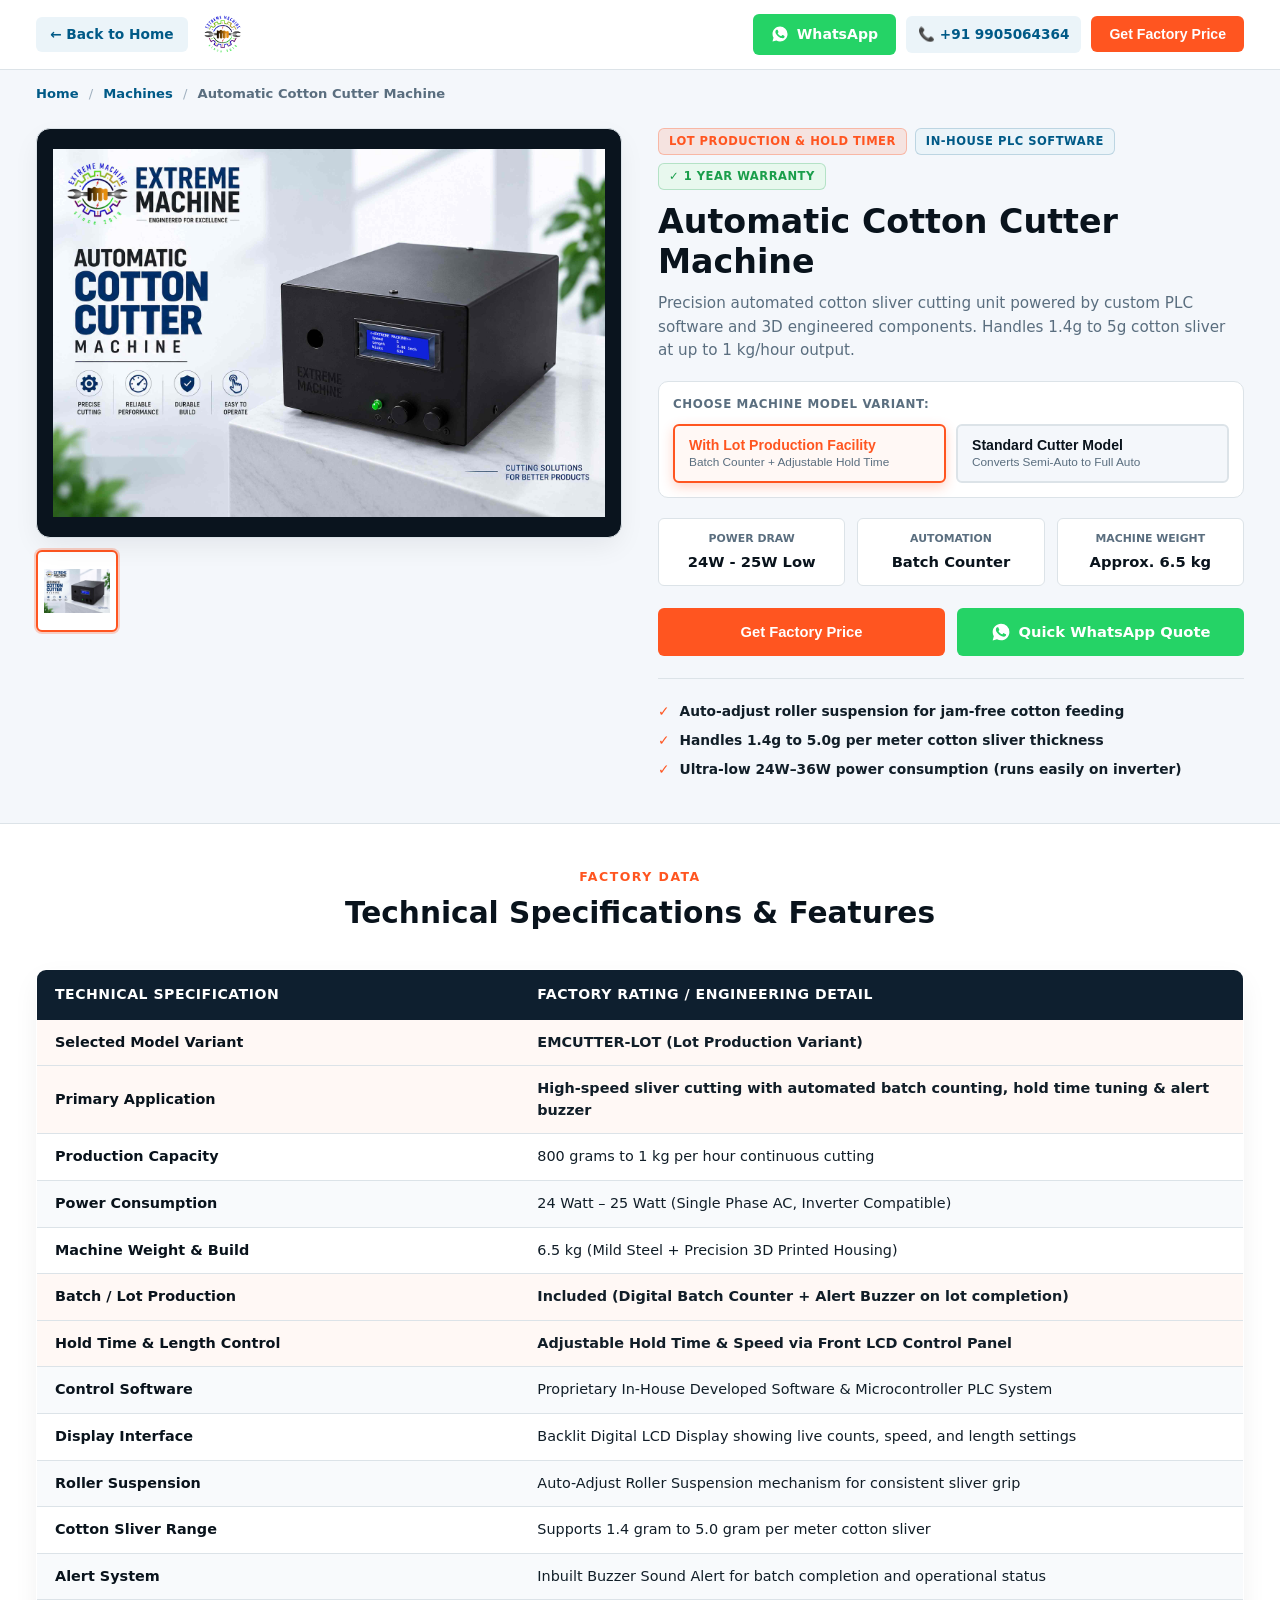
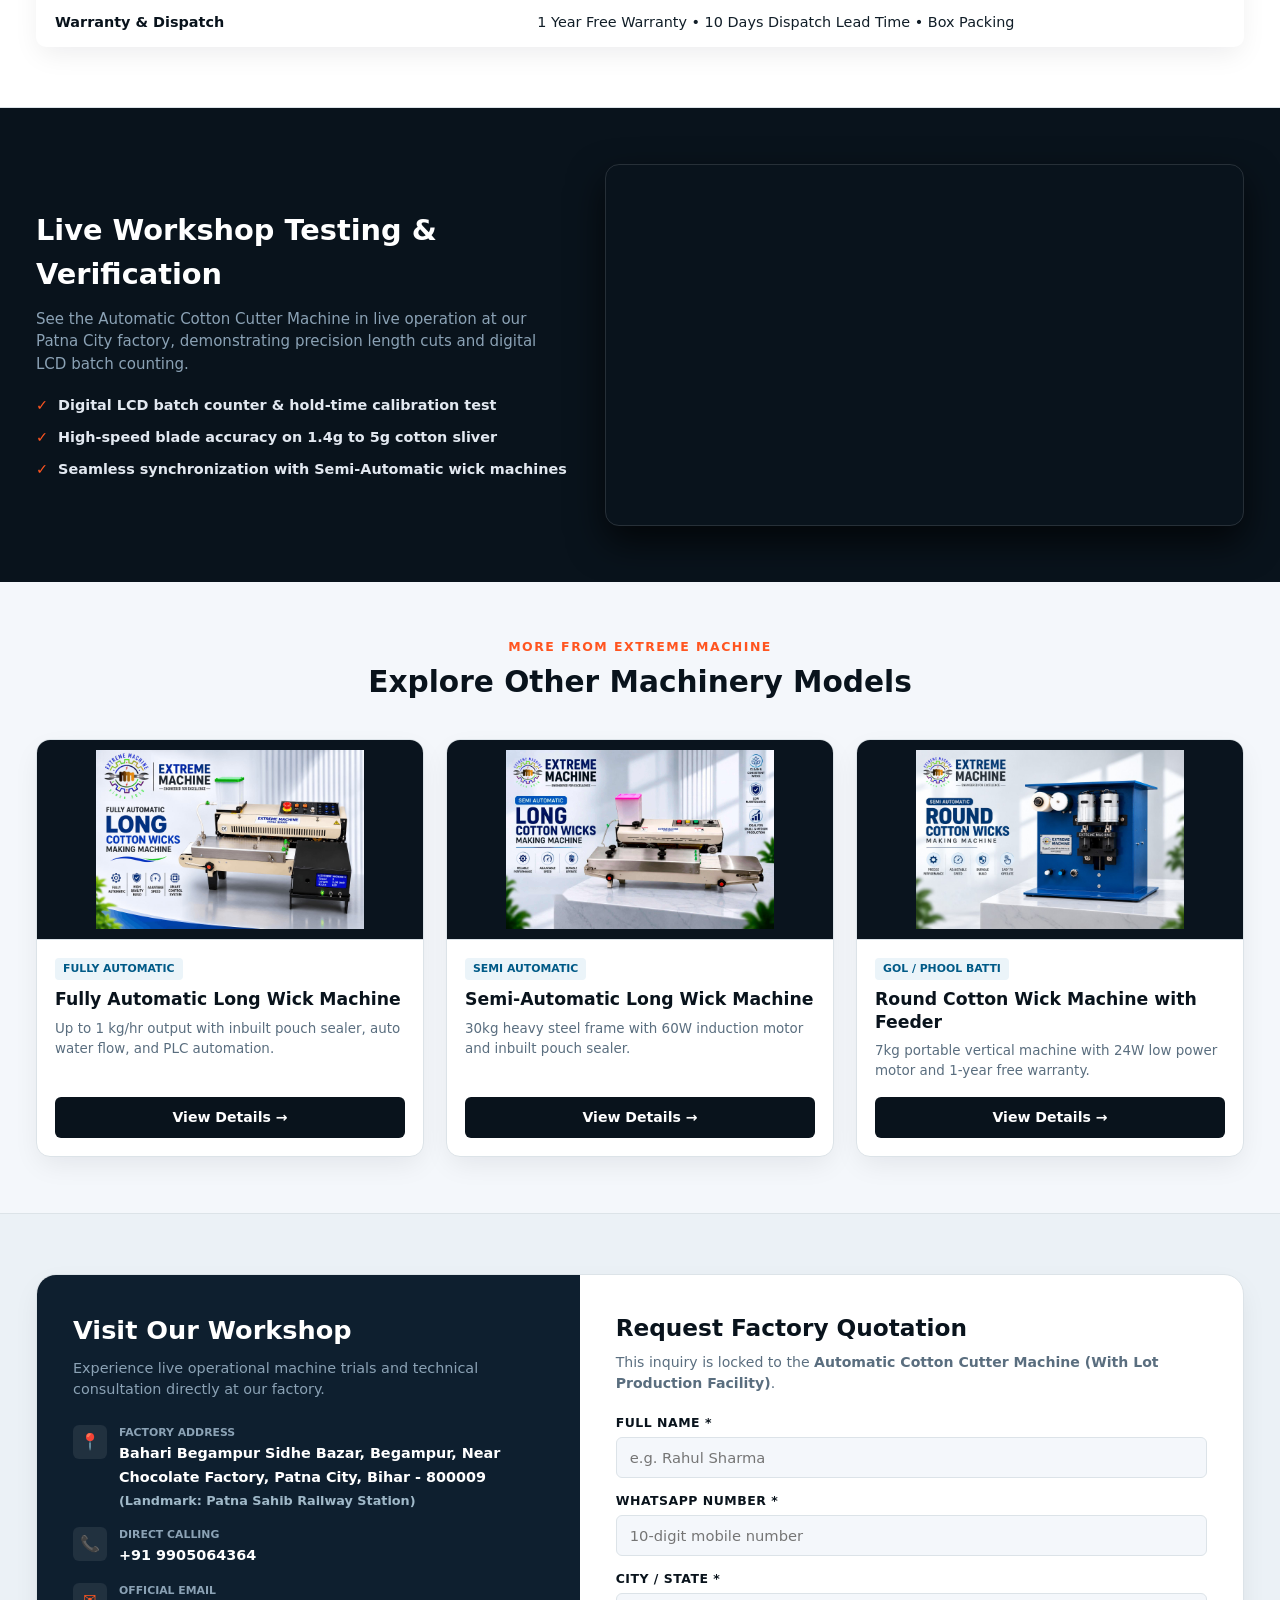
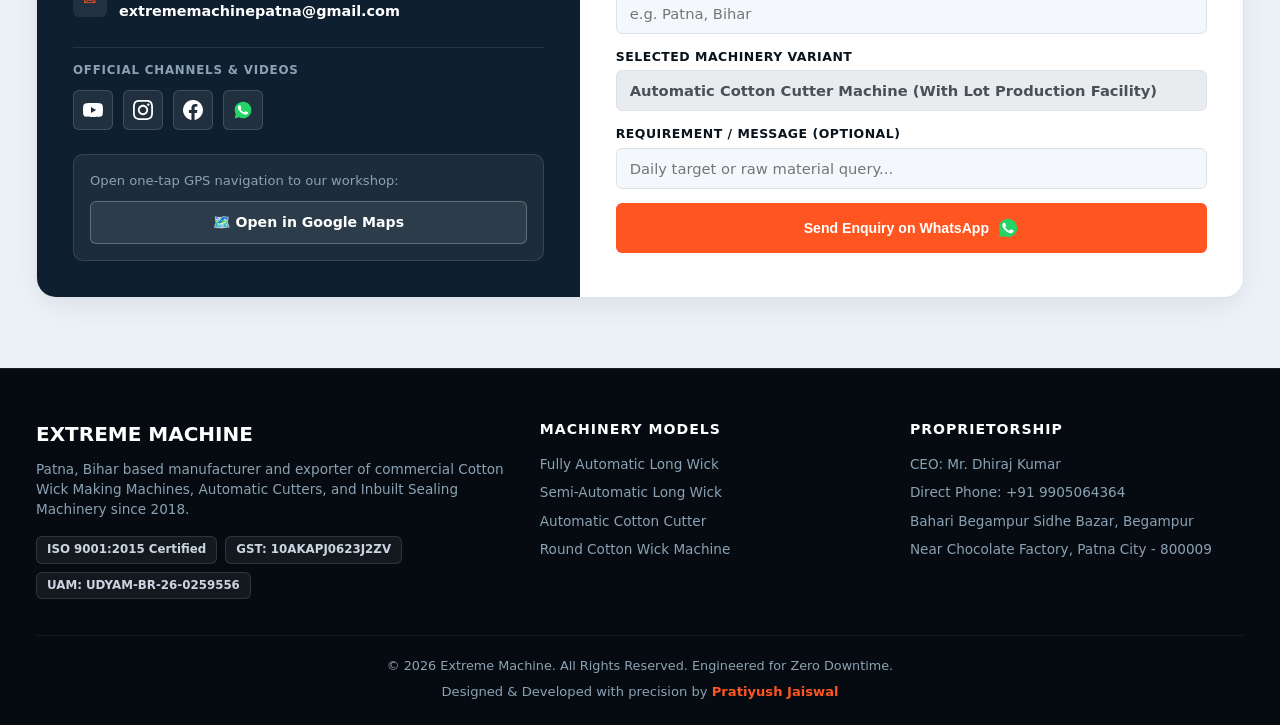
==== commit c39bf7ce: "updates 3rd time" ====
--- a/cotton-cutter-machine/index.html
+++ b/cotton-cutter-machine/index.html
@@ -11,7 +11,7 @@
   <meta property="og:title" content="Automatic Cotton Cutter Machine - Extreme Machine">
   <meta property="og:description" content="In-house PLC software, 3D engineered precision, 24W inverter-friendly power, and optional Lot Production counter.">
   <meta property="og:image" content="../images/cotton-cutter.webp">
-  <meta property="og:url" content="https://www.extrememachine.in/cotton-cutter-machine/">
+  <meta property="og:url" content="https://www.cottonwicksmachine.in/cotton-cutter-machine/">
 
   <link rel="stylesheet" href="style.css">
 
@@ -20,7 +20,7 @@
     "@context": "https://schema.org/",
     "@type": "Product",
     "name": "Automatic Cotton Cutter Machine",
-    "image": "https://www.extrememachine.in/images/cotton-cutter.webp",
+    "image": "https://www.cottonwicksmachine.in/images/cotton-cutter.webp",
     "description": "PLC-controlled Automatic Cotton Sliver Cutter Machine available in Standard and Lot Production Facility variants. 24W power draw and up to 1 kg/hr output.",
     "brand": {
       "@type": "Brand",
@@ -262,7 +262,7 @@
         <div class="video-box-wrap">
           <!-- REPLACE 'YOUR_VIDEO_ID' WITH ACTUAL 11-CHAR YOUTUBE VIDEO ID -->
           <iframe 
-            src="https://www.youtube.com/embed/YOUR_VIDEO_ID" 
+            src="https://www.youtube.com/embed/V7hvq4LsNB8" 
             title="Automatic Cotton Cutter Machine Live Demonstration" 
             loading="lazy"
             allow="accelerometer; autoplay; clipboard-write; encrypted-media; gyroscope; picture-in-picture" 
@@ -456,7 +456,7 @@
           <div class="trust-badges-row">
             <span class="trust-badge-item">ISO 9001:2015 Certified</span>
             <span class="trust-badge-item">GST: 10AKAPJ0623J2ZV</span>
-            <span class="trust-badge-item">UAM: BR26A0052180</span>
+            <span class="trust-badge-item">UAM: UDYAM-BR-26-0259556</span>
           </div>
         </div>
 
